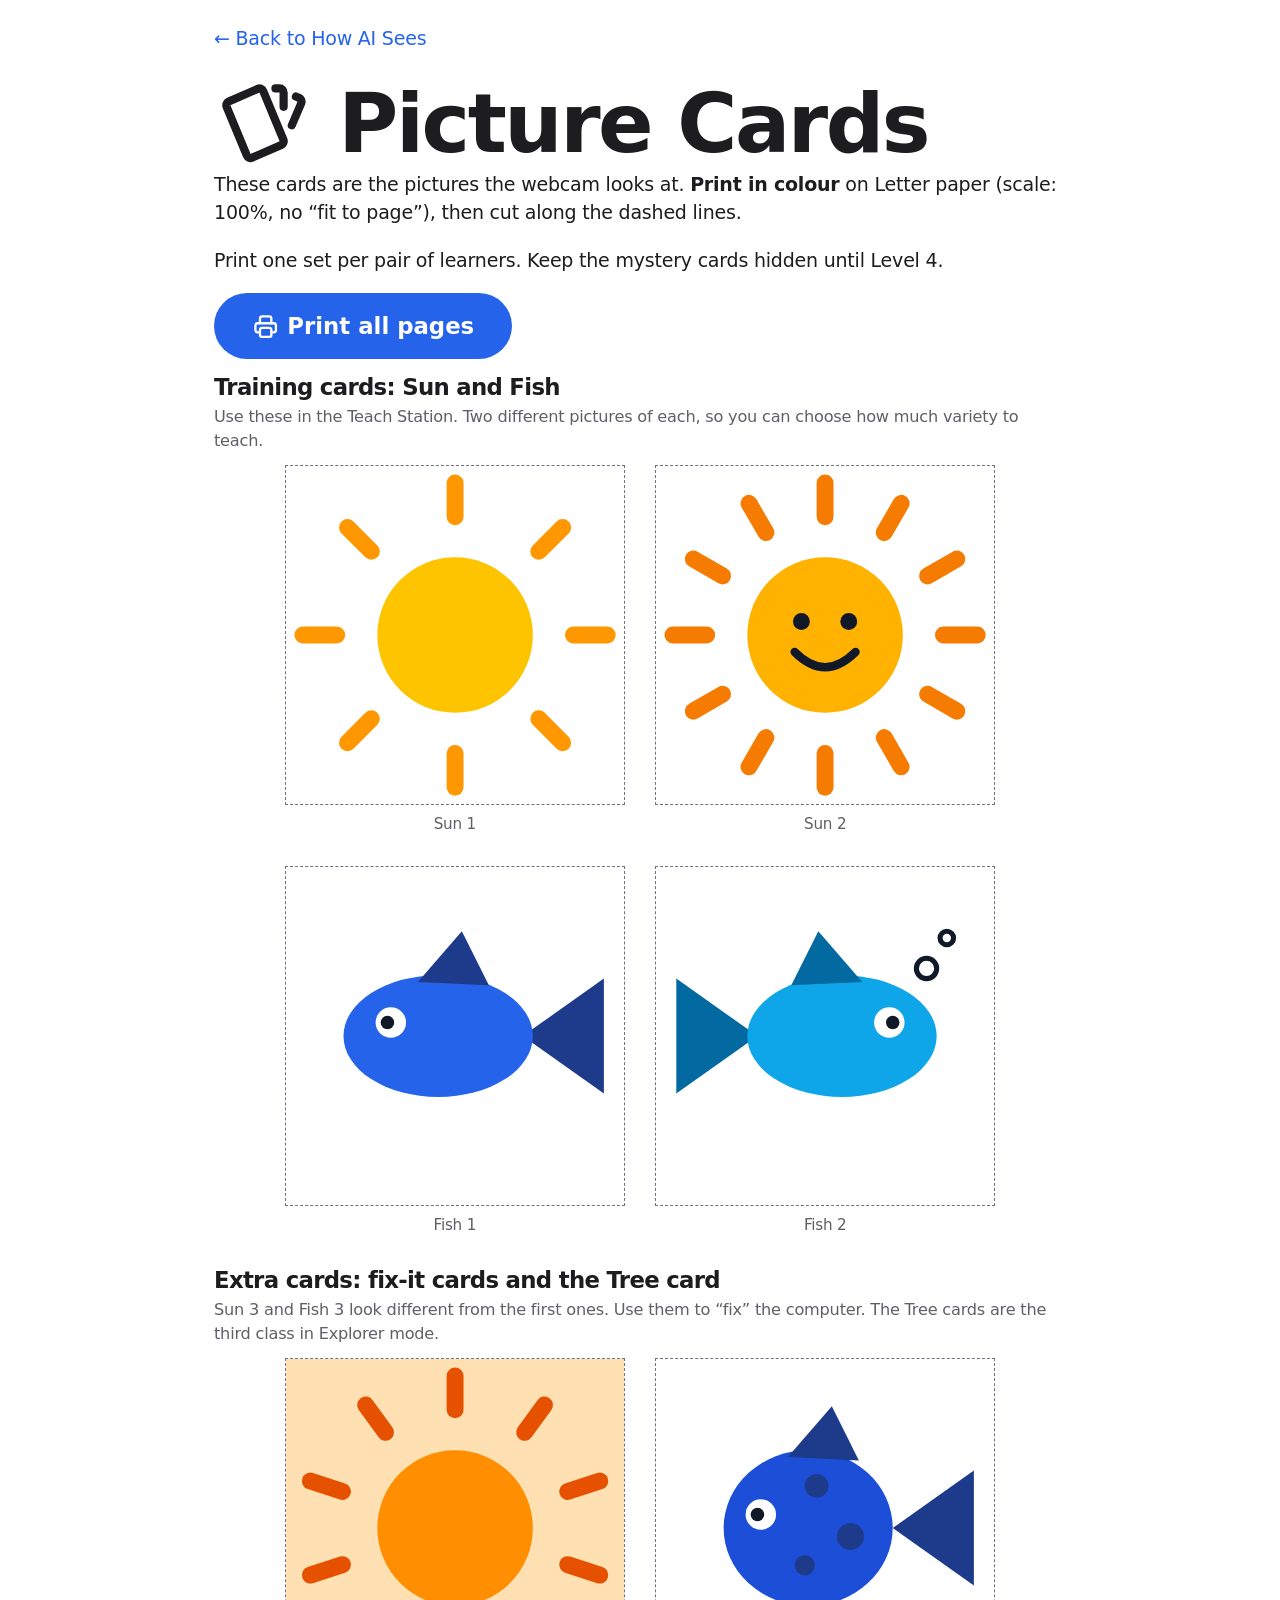
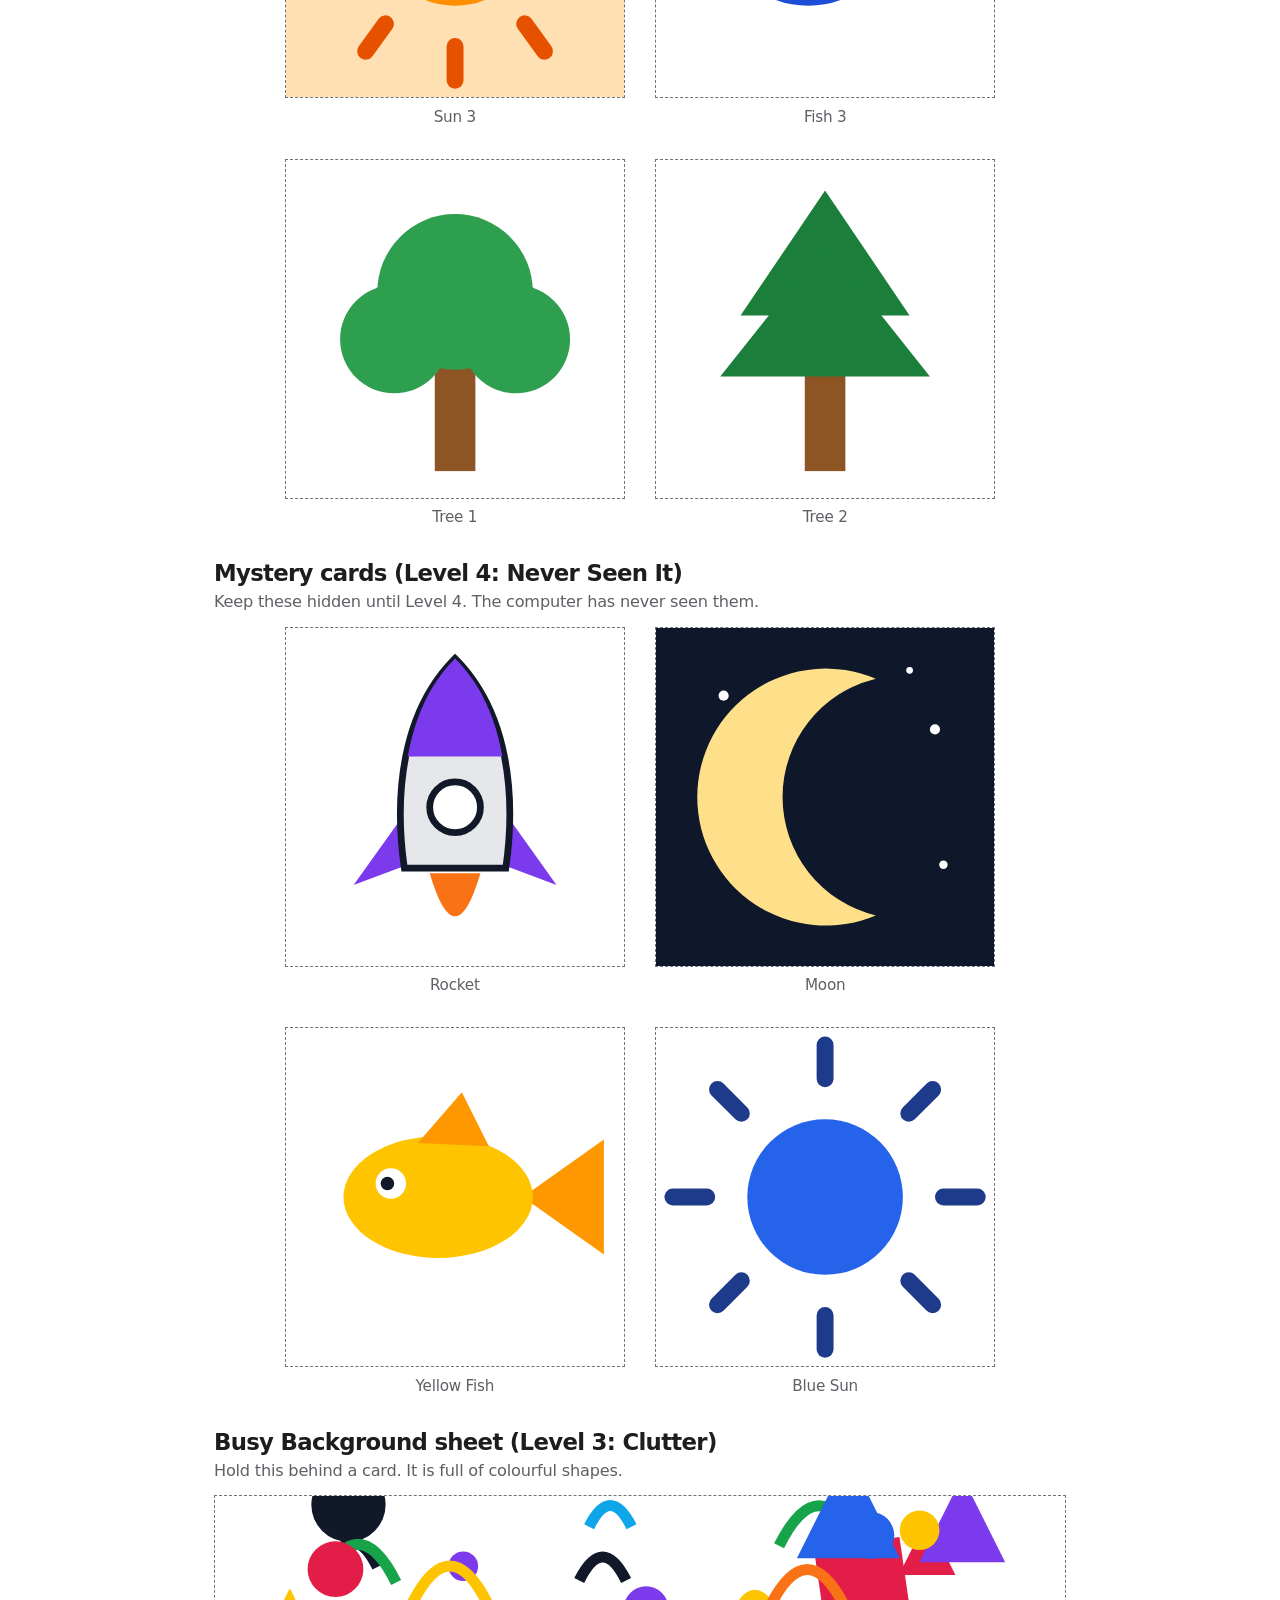
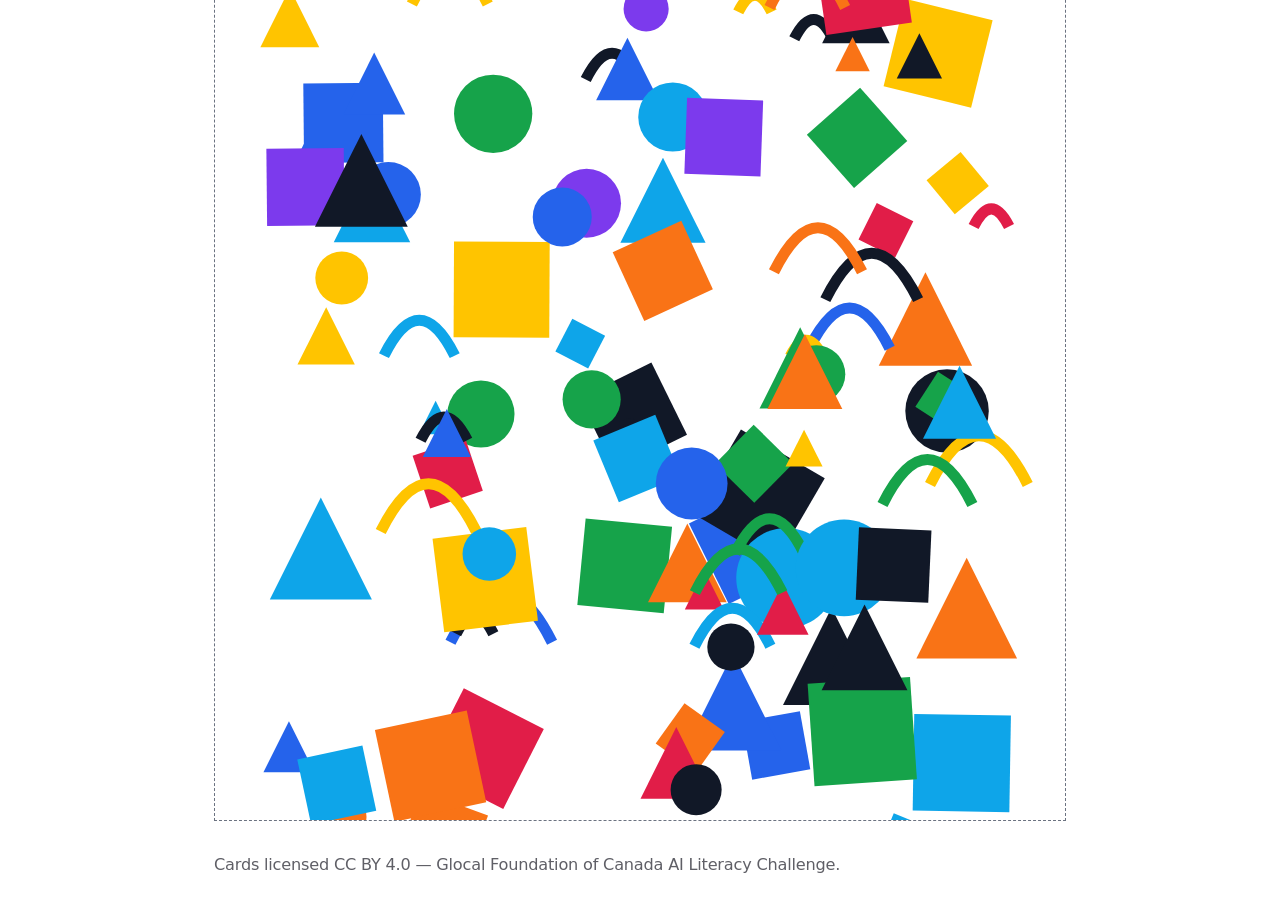
==== printables/cards.html @ 20934350 "The nice version: Apple-style design with icon chips, ethics and accessibility features Co-Authored-" ====
<!doctype html>
<html lang="en">
<head>
  <meta charset="utf-8">
  <meta name="viewport" content="width=device-width, initial-scale=1">
  <title>Picture Cards — How AI Sees</title>
  <meta http-equiv="Content-Security-Policy" content="default-src 'none'; script-src 'self'; style-src 'self'; img-src 'self'; base-uri 'self'; form-action 'none'">
  <link rel="stylesheet" href="../css/style.css">
  <link rel="stylesheet" href="../css/sheets.css">
</head>
<body>
  <main class="sheet-page" id="main">
    <div class="no-print">
      <p><a href="../index.html#/educator">← Back to How AI Sees</a></p>
      <h1><span data-icon="cards"></span> Picture Cards</h1>
      <p>These cards are the pictures the webcam looks at. <strong>Print in colour</strong> on Letter paper (scale: 100%, no “fit to page”), then cut along the dashed lines.</p>
      <p>Print one set per pair of learners. Keep the mystery cards hidden until Level 4.</p>
      <div class="toolbar"><button id="print" class="btn btn-big" type="button"><span data-icon="printer"></span> Print all pages</button></div>
    </div>
    <div id="sheets"></div>
    <p class="small no-print">Cards licensed CC BY 4.0 — Glocal Foundation of Canada AI Literacy Challenge.</p>
  </main>
  <script type="module" src="cards-page.js"></script>
</body>
</html>
---- css/style.css ----
/* How AI Sees — restyle. Clean, spacious, high contrast. One accent colour (blue). */
:root {
  --bg: #ffffff;
  --alt: #f5f5f7;
  --ink: #1d1d1f;
  --mute: #5f5f66;          /* 6:1 on white, 5.5:1 on --alt */
  --blue: #2563eb;          /* the one accent colour (5.2:1 with white text) */
  --blue-d: #1d4ed8;
  --tint: #e8f0ff;
  --r: 28px;
  --font: -apple-system, BlinkMacSystemFont, "SF Pro Display", "Segoe UI", system-ui, sans-serif;

  /* names used by the printable pages (sheets.css) */
  --line: var(--ink);
  --muted: var(--mute);
  --soft: var(--tint);
  --accent: var(--blue);
}

* { box-sizing: border-box; }
html { font-size: 19px; }
body { margin: 0; background: var(--bg); color: var(--ink); font-family: var(--font); letter-spacing: -.011em; -webkit-font-smoothing: antialiased; line-height: 1.5; }
a { color: var(--blue); font-weight: 500; text-decoration: none; }
a:hover { text-decoration: underline; }
button { font: inherit; cursor: pointer; }
h1, h2, h3 { letter-spacing: -.03em; line-height: 1.08; margin: 0; }
h1 { font-size: clamp(2.5rem, 6.4vw, 4.8rem); font-weight: 700; }
h2 { font-size: clamp(1.9rem, 4.4vw, 3.1rem); font-weight: 700; margin-bottom: 14px; }
h3 { font-size: 1.4rem; font-weight: 700; letter-spacing: -.02em; }
p { margin: 0 0 1em; }
code, kbd { font-family: ui-monospace, "SF Mono", Consolas, monospace; }
kbd { background: #fff; border: 1px solid #c7c7cc; border-bottom-width: 3px; border-radius: 8px; padding: 1px 9px; font-size: .85em; font-weight: 600; white-space: nowrap; }

.sr-only { position: absolute; width: 1px; height: 1px; padding: 0; margin: -1px; overflow: hidden; clip: rect(0 0 0 0); white-space: nowrap; border: 0; }
.small { font-size: .85rem; color: var(--mute); }
.center { text-align: center; }

/* ---------- Keyboard focus (WCAG 2.1 AA: visible on every interactive element) ---------- */
a:focus-visible, button:focus-visible, select:focus-visible, summary:focus-visible, [tabindex]:focus-visible,
input:focus, textarea:focus, select:focus {
  outline: 3px solid #2563eb;
  outline-offset: 2px;
}
main:focus { outline: none; }
.skip-link { position: absolute; left: 12px; top: -90px; z-index: 100; background: var(--ink); color: #fff; padding: 12px 20px; border-radius: 999px; font-weight: 600; }
.skip-link:focus { top: 12px; }
@media (forced-colors: active) { .btn, .seg button, .step { border: 2px solid ButtonText; } }

/* ---------- Icons ---------- */
.ico { display: inline-flex; width: var(--ico-size, 1.2em); height: var(--ico-size, 1.2em); flex: none; vertical-align: -.22em; }
.ico svg { width: 100%; height: 100%; display: block; }
.btn .ico, .seg .ico, .step .ico, a .ico { vertical-align: middle; }
.chip { display: inline-flex; align-items: center; justify-content: center; width: 44px; height: 44px; border-radius: 13px; background: var(--tint); color: var(--blue); flex: none; }
.chip .ico { --ico-size: 24px; }
.chip.lg { width: 64px; height: 64px; border-radius: 19px; }
.chip.lg .ico { --ico-size: 34px; }
.chip.solid { background: var(--blue); color: #fff; }
.tile.dark .chip, .tile.blue .chip { background: rgba(255,255,255,.16); color: #fff; }
.hd { display: flex; align-items: center; gap: 12px; }
.hd .chip { width: 38px; height: 38px; border-radius: 11px; }
.hd .chip .ico { --ico-size: 21px; }

/* ---------- Header ---------- */
.top { position: sticky; top: 0; z-index: 20; display: flex; flex-wrap: wrap; align-items: center; justify-content: space-between; gap: 8px 16px; padding: 10px clamp(16px, 4vw, 40px); background: rgba(255,255,255,.82); backdrop-filter: saturate(180%) blur(20px); -webkit-backdrop-filter: saturate(180%) blur(20px); border-bottom: 1px solid rgba(0,0,0,.1); }
.logo { font-weight: 700; font-size: 1.1rem; color: var(--ink); display: flex; align-items: center; gap: 8px; min-height: 44px; }
.logo:hover { text-decoration: none; }
.logo i { width: 30px; height: 30px; border-radius: 9px; background: var(--blue); color: #fff; display: grid; place-items: center; font-style: normal; }
.logo i .ico { --ico-size: 18px; }
.steps-nav { position: relative; } /* keeps hidden screen-reader text inside the scrolling bar */
.steps-nav ol { display: flex; gap: 4px; list-style: none; margin: 0; padding: 0; flex-wrap: wrap; justify-content: center; }
.step { display: inline-flex; align-items: center; gap: 6px; min-height: 40px; padding: 6px 14px; border-radius: 999px; font-size: .85rem; font-weight: 600; color: var(--ink); background: transparent; }
a.step:hover { background: var(--alt); text-decoration: none; }
.step.current { background: var(--ink); color: #fff; }
.step.locked { color: var(--mute); }
@media (max-width: 900px) { .steps-nav { order: 3; flex-basis: 100%; overflow-x: auto; } .steps-nav ol { flex-wrap: nowrap; justify-content: flex-start; } .step { white-space: nowrap; } }

@media (max-width: 700px) { .top { position: static; } }

.seg { display: inline-flex; background: #e8e8ed; border-radius: 999px; padding: 3px; }
.seg button { border: 0; background: transparent; padding: 8px 16px; min-height: 40px; border-radius: 999px; color: var(--mute); font-weight: 600; font-size: .85rem; }
.seg button[aria-pressed="true"] { background: #fff; color: var(--ink); box-shadow: 0 1px 4px rgba(0,0,0,.2); }

/* ---------- Buttons ---------- */
.btn { display: inline-flex; align-items: center; justify-content: center; gap: 8px; min-height: 52px; padding: 13px 30px; border: 0; border-radius: 999px; font-weight: 600; font-size: 1.05rem; background: var(--blue); color: #fff; text-decoration: none; transition: transform .15s, background .15s; touch-action: manipulation; user-select: none; }
.btn:hover { background: var(--blue-d); color: #fff; text-decoration: none; }
.btn:active { transform: scale(.97); }
.btn.dark { background: var(--ink); }
.btn.dark:hover { background: #000; }
.btn-ghost { background: var(--alt); color: var(--ink); }
.btn-ghost:hover { background: #e8e8ed; color: var(--ink); }
.btn-small { min-height: 44px; padding: 8px 20px; font-size: .95rem; }
.btn-big { min-height: 60px; padding: 16px 38px; font-size: 1.2rem; }
.btn[aria-disabled="true"] { background: #e5e5ea; color: #636366; cursor: not-allowed; transform: none; }
.btn.live { background: #000; transform: scale(.98); }
.btn.live .dot { animation: pulse .7s infinite alternate; }
.dot { width: 12px; height: 12px; border-radius: 50%; background: #ff453a; flex: none; }
@keyframes pulse { to { opacity: .25; } }

/* ---------- Layout ---------- */
main { min-height: 70vh; }
section.block { padding: clamp(56px, 9vw, 112px) clamp(16px, 4vw, 40px); }
.alt { background: var(--alt); }
.wrap { max-width: 1080px; margin: 0 auto; }
.page { padding: clamp(32px, 5vw, 64px) clamp(16px, 4vw, 40px) 80px; max-width: 1160px; margin: 0 auto; }
.page h1 { font-size: clamp(2.2rem, 5vw, 3.6rem); }
.eyebrow { font-weight: 600; color: var(--blue); margin-bottom: 12px; }
.lead { font-size: clamp(1.1rem, 2.1vw, 1.45rem); color: var(--mute); max-width: 36em; margin: 18px 0 0; line-height: 1.4; }
.center .lead { margin-left: auto; margin-right: auto; }
.grad { background: linear-gradient(90deg, #2563eb, #6d3df0 90%); -webkit-background-clip: text; background-clip: text; color: transparent; }
.cta-row { display: flex; gap: 20px; align-items: center; margin-top: 30px; flex-wrap: wrap; }
.center .cta-row { justify-content: center; }
.notice { border-radius: 18px; padding: 14px 20px; background: var(--tint); font-weight: 600; }

.two { display: grid; grid-template-columns: 1.35fr 1fr; gap: 24px; margin-top: 36px; align-items: start; }
@media (max-width: 900px) { .two { grid-template-columns: 1fr; } }
.panel { background: var(--alt); border-radius: var(--r); padding: 28px; }
.panel.white { background: #fff; box-shadow: 0 0 0 1px rgba(0,0,0,.08), 0 18px 40px -24px rgba(0,0,0,.28); }
.panel h2 { font-size: 1.35rem; letter-spacing: -.02em; margin-bottom: 10px; }
.callout { margin: 18px 0 0; padding: 14px 18px; background: var(--tint); border-radius: 16px; font-size: .95rem; }
.callout b { display: block; margin-bottom: 2px; }

/* ---------- Home ---------- */
.stage { max-width: 980px; margin: clamp(36px, 6vw, 68px) auto 0; border-radius: 40px; overflow: hidden; background: linear-gradient(160deg, #2c2c31, #111113); position: relative; aspect-ratio: 16 / 9; box-shadow: 0 40px 80px -20px rgba(0,0,0,.35), 0 0 0 1px rgba(0,0,0,.06); }
@media (max-width: 600px) { .stage { aspect-ratio: 4 / 5; border-radius: 28px; } }
.scan { position: absolute; left: 50%; top: 36%; width: min(25%, 230px); aspect-ratio: 1; transform: translate(-50%, -50%); }
@media (max-width: 600px) { .scan { width: 46%; top: 32%; } }
.card-art { position: absolute; inset: 0; background: #fff; border-radius: 22px; padding: 10%; opacity: 0; transform: scale(.92); transition: opacity .5s, transform .5s; box-shadow: 0 20px 40px rgba(0,0,0,.4); }
.card-art.show { opacity: 1; transform: none; }
.card-art svg { width: 100%; height: 100%; display: block; }
.corner { position: absolute; width: 28px; height: 28px; border: 4px solid #fff; opacity: .9; }
.corner.tl { top: -16px; left: -16px; border-right: 0; border-bottom: 0; border-radius: 12px 0 0 0; }
.corner.tr { top: -16px; right: -16px; border-left: 0; border-bottom: 0; border-radius: 0 12px 0 0; }
.corner.bl { bottom: -16px; left: -16px; border-right: 0; border-top: 0; border-radius: 0 0 0 12px; }
.corner.br { bottom: -16px; right: -16px; border-left: 0; border-top: 0; border-radius: 0 0 12px 0; }
.demo-pause { position: absolute; top: 16px; right: 16px; background: rgba(40,40,45,.7); color: #fff; backdrop-filter: blur(16px); }
.demo-pause:hover { background: rgba(0,0,0,.85); }

.bento { display: grid; gap: 20px; grid-template-columns: repeat(3, 1fr); margin-top: 44px; }
.grid4 { display: grid; gap: 20px; grid-template-columns: repeat(4, 1fr); margin-top: 44px; text-align: left; }
@media (max-width: 900px) { .grid4 { grid-template-columns: repeat(2, 1fr); } }
@media (max-width: 800px) { .bento { grid-template-columns: 1fr; } }
@media (max-width: 520px) { .grid4 { grid-template-columns: 1fr; } }
.tile { border-radius: var(--r); padding: 34px 30px; background: #fff; min-height: 280px; display: flex; flex-direction: column; }
.grid4 .tile { min-height: 240px; background: var(--alt); }
.tile .num { margin-bottom: auto; }
.tile h3 { font-size: 1.6rem; margin: 22px 0 8px; }
.tile p { margin: 0; color: var(--mute); }
.tile.dark { background: var(--ink); color: #fff; }
.tile.dark p { color: #c7c7cc; }
.tile.blue { background: var(--blue); color: #fff; }
.tile.blue p { color: #e0ebff; }
.words { display: grid; gap: 16px; grid-template-columns: repeat(3, 1fr); margin: 40px 0 0; }
@media (max-width: 800px) { .words { grid-template-columns: 1fr; } }
.word { background: #fff; border-radius: 22px; padding: 24px 26px; }
.word dt { font-size: 1.25rem; font-weight: 700; color: var(--blue); }
.word dd { margin: 4px 0 0; color: var(--mute); font-size: .95rem; line-height: 1.4; }

/* ---------- Camera + results ---------- */
.field-label { display: block; font-weight: 600; font-size: .9rem; margin-bottom: 8px; }
select, input[type="text"], textarea { font: inherit; color: var(--ink); background: #fff; border: 2px solid #c7c7cc; border-radius: 16px; padding: 10px 16px; min-height: 48px; width: 100%; }
select { border-radius: 999px; }
.cam { border-radius: 22px; background: linear-gradient(160deg, #2c2c31, #111113); aspect-ratio: 4 / 3; position: relative; overflow: hidden; margin-top: 12px; }
.cam video { position: absolute; inset: 0; width: 100%; height: 100%; object-fit: cover; transform: scaleX(-1); }
.cam-msg { margin-top: 12px; }
.glass { position: absolute; left: 3%; right: 3%; bottom: 4%; border-radius: 22px; padding: 14px 20px; background: rgba(40,40,45,.7); backdrop-filter: blur(24px) saturate(180%); -webkit-backdrop-filter: blur(24px) saturate(180%); color: #fff; display: grid; grid-template-columns: auto 1fr; gap: 4px 18px; align-items: center; }
.glass .face { grid-row: span 2; }
.glass .chip { width: 52px; height: 52px; border-radius: 16px; background: rgba(255,255,255,.2); color: #fff; }
.glass .chip .ico { --ico-size: 30px; }
/* The colour of the panel shows how sure the computer is. Words and icons say it too, so colour is never the only clue. */
.glass.sure { background: #15803d; color: #fff; backdrop-filter: none; }
.glass.think { background: #1d4ed8; color: #fff; backdrop-filter: none; }
.glass.unsure { background: #facc15; color: #1d1d1f; backdrop-filter: none; }
.glass.sure .sub, .glass.think .sub { color: #fff; }
.glass.unsure .sub { color: #3a3a3d; }
.glass.unsure .chip { background: rgba(0,0,0,.1); color: #1d1d1f; }
.glass.sure .bar .f, .glass.think .bar .f { background: rgba(255,255,255,.55); }
.glass.sure .bar.best .f, .glass.think .bar.best .f { background: #fff; }
.glass.unsure .bar .t { background: rgba(0,0,0,.15); }
.glass.unsure .bar .f { background: rgba(0,0,0,.4); }
.glass.unsure .bar.best .f { background: #1d1d1f; }
.glass .say { font-weight: 700; font-size: clamp(1rem, 2vw, 1.3rem); }
.glass .sub { color: #d1d1d6; font-size: .85rem; min-height: 1.2em; }
.bars { grid-column: 1 / -1; display: grid; gap: 7px; margin-top: 6px; }
.bar { display: grid; grid-template-columns: 5em 1fr 3em; gap: 12px; align-items: center; font-size: .85rem; font-weight: 600; }
.bar.no-pct { grid-template-columns: 5em 1fr; }
.bar .t { height: 10px; border-radius: 99px; background: rgba(255,255,255,.25); overflow: hidden; }
.bar .f { height: 100%; width: 0; border-radius: 99px; background: #fff; transition: width .15s; }
.bar.best .f { background: #6ea8ff; }
.bar .l { overflow: hidden; text-overflow: ellipsis; white-space: nowrap; }
.pct { text-align: right; font-variant-numeric: tabular-nums; }

/* ---------- Teach ---------- */
.cls { background: #fff; border-radius: 22px; padding: 20px 22px; margin-bottom: 16px; box-shadow: 0 0 0 1px rgba(0,0,0,.08); }
.cls.active { box-shadow: 0 0 0 3px var(--blue); }
.cls .row { display: flex; justify-content: space-between; align-items: center; gap: 12px; flex-wrap: wrap; }
.cls .name-wrap { flex: 1 1 8em; }
.cls .cnt { color: var(--mute); font-size: .95rem; font-weight: 600; }
.meter { height: 8px; border-radius: 99px; background: #e8e8ed; margin: 14px 0 16px; overflow: hidden; }
.meter i { display: block; height: 100%; width: 0; background: var(--blue); border-radius: 99px; transition: width .1s; }
.rec { width: 100%; }
.cls-actions { display: flex; gap: 10px; }
.cls-actions .rec { flex: 1; }
.kbd-hint { background: var(--tint); border-radius: 18px; padding: 14px 18px; margin: 0 0 16px; font-size: .95rem; }
.kbd-hint b { display: block; margin-bottom: 4px; }

/* ---------- Levels & journal ---------- */
.steps-n { list-style: none; padding: 0; margin: 18px 0 0; display: grid; gap: 14px; counter-reset: s; }
.steps-n li { counter-increment: s; display: grid; grid-template-columns: 36px 1fr; gap: 14px; align-items: start; }
.steps-n li::before { content: counter(s); width: 36px; height: 36px; border-radius: 50%; background: var(--ink); color: #fff; display: grid; place-items: center; font-weight: 700; font-size: .95rem; }
.prompt { margin-bottom: 20px; }
.prompt label { display: block; font-weight: 600; margin-bottom: 8px; }
.prompt textarea { min-height: 96px; resize: vertical; border-radius: 18px; }
.done-row { display: flex; gap: 16px; align-items: center; flex-wrap: wrap; }

/* ---------- Reflect ---------- */
.model-card { background: #fff; border-radius: var(--r); box-shadow: 0 0 0 1px rgba(0,0,0,.1), 0 18px 40px -24px rgba(0,0,0,.28); overflow: hidden; margin-top: 28px; }
.model-card header { background: var(--ink); color: #fff; padding: 18px 28px; display: flex; justify-content: space-between; gap: 12px; flex-wrap: wrap; align-items: baseline; }
.model-card header h2 { font-size: 1.3rem; margin: 0; }
.model-card .body { padding: 24px 28px; }
.badge { display: inline-flex; gap: 8px; align-items: center; padding: 10px 18px; border-radius: 16px; font-weight: 700; margin-bottom: 18px; }
.badge.ok { background: var(--tint); color: var(--ink); }
.badge.warn { background: var(--ink); color: #fff; }
.mc-row { display: grid; grid-template-columns: 7em 1fr 6em; gap: 14px; align-items: center; margin-bottom: 10px; font-weight: 600; }
.mc-row .t { height: 14px; border-radius: 99px; background: #e8e8ed; overflow: hidden; }
.mc-row .f { height: 100%; background: var(--blue); border-radius: 99px; }
.mc-row span:last-child { text-align: right; font-variant-numeric: tabular-nums; }
.tested { margin: 14px 0 0; color: var(--mute); font-size: .9rem; }
.journal-grid { display: grid; gap: 20px; grid-template-columns: 1fr 1fr; margin-top: 28px; }
@media (max-width: 800px) { .journal-grid { grid-template-columns: 1fr; } }
.answer { border-left: 4px solid var(--blue); padding: 2px 0 2px 14px; margin: 0 0 14px; }
.answer .q { font-weight: 600; margin: 0; font-size: .95rem; }
.answer .a { margin: 2px 0 0; white-space: pre-wrap; }
.answer .a.empty { color: var(--mute); font-style: italic; }
.print-answer, .print-only { display: none; }
.name-line { border-bottom: 2px solid var(--ink); width: 16em; display: inline-block; height: 1.3em; }

/* ---------- Footer, dialog ---------- */
.site-footer { text-align: center; padding: 40px 20px 48px; color: var(--mute); font-size: .9rem; border-top: 1px solid #d2d2d7; background: var(--alt); }
.site-footer p { margin: 0 0 10px; }
.footer-links { display: flex; justify-content: center; gap: 20px; align-items: center; flex-wrap: wrap; }
.dialog { border: 0; border-radius: var(--r); padding: 28px; max-width: 28rem; color: var(--ink); background: #fff; font-size: 1.1rem; box-shadow: 0 30px 80px rgba(0,0,0,.4); }
.dialog::backdrop { background: rgba(0,0,0,.5); backdrop-filter: blur(6px); }

.fade { animation: fade .45s ease both; }
@keyframes fade { from { opacity: 0; transform: translateY(12px); } }
@media (prefers-reduced-motion: reduce) { *, *::before, *::after { animation: none !important; transition: none !important; scroll-behavior: auto !important; } }

/* ---------- Print: one clean Letter page with the model card + journal ---------- */
@media print {
  @page { size: letter; margin: 10mm; }
  html { font-size: 9pt; }
  body { background: #fff; color: #000; line-height: 1.3; }
  .top, .site-footer, .skip-link, .no-print, nav, button, .cam, .glass, select, textarea, .callout, #announcer, .btn { display: none !important; }
  main { min-height: 0; }
  .page { padding: 0; max-width: none; }
  .page h1 { font-size: 18pt; margin-bottom: 2pt; }
  .page > .lead { display: none; }
  .print-only { display: block; margin: 0 0 6pt; }
  .print-answer { display: block; white-space: pre-wrap; border-bottom: 1px solid #999; min-height: 1.1em; margin: 0 0 3pt; font-size: 8.5pt; }
  .model-card { margin-top: 8pt; box-shadow: none; border: 1.5pt solid #000; border-radius: 10pt; break-inside: avoid; }
  .model-card header { background: #fff; color: #000; border-bottom: 1.5pt solid #000; padding: 4pt 10pt; }
  .model-card header .small { display: none; }
  .model-card .body { padding: 5pt 10pt; font-size: 9pt; }
  .badge { border: 1.5pt solid #000; background: #fff !important; color: #000 !important; padding: 2pt 8pt; margin-bottom: 4pt; border-radius: 8pt; }
  .mc-row { margin-bottom: 2pt; font-size: 9pt; }
  .tested { margin-top: 3pt; font-size: 8.5pt; color: #000; }
  .mc-row .t { border: 1pt solid #000; background: #fff; }
  .mc-row .f { background: #000; }
  .journal-grid { grid-template-columns: 1fr 1fr; gap: 6pt; margin-top: 6pt; }
  .panel { background: #fff; box-shadow: none; padding: 0; border-radius: 0; }
  .panel.white { box-shadow: none; border: 1pt solid #000; border-radius: 8pt; padding: 4pt 8pt; break-inside: avoid; }
  .panel h2 { font-size: 10pt; margin-bottom: 3pt; }
  .answer { margin-bottom: 3pt; border-left: 2pt solid #000; padding-left: 6pt; }
  .answer .q { font-size: 8pt; line-height: 1.2; }
  .answer .a { font-size: 8.5pt; line-height: 1.25; }
  .prompt { margin-bottom: 2pt; break-inside: avoid; }
  .prompt label { font-size: 8.5pt; margin-bottom: 1pt; }
  a { color: #000; }
}
---- css/sheets.css ----
/* Extra styles for the printable pages (cards, challenges, guide). Loaded after style.css. */

@page { size: letter; margin: 12mm; }

.sheet-page { max-width: 900px; margin: 0 auto; padding: 24px; }
.sheet-page .toolbar { display: flex; gap: 12px; flex-wrap: wrap; align-items: center; margin-bottom: 16px; }

.sheet { break-after: page; margin-bottom: 32px; }
.sheet:last-of-type { break-after: auto; }
.sheet h2 { font-size: 1.2rem; margin-bottom: .2em; }
.sheet .note { margin-bottom: 12px; }

.cards-grid { display: grid; grid-template-columns: repeat(auto-fit, 90mm); gap: 8mm; justify-content: center; }
.cards-grid figure { margin: 0; }
.pcard { width: 90mm; height: 90mm; border: .4mm dashed #6b7280; background: #fff; }
.pcard svg { display: block; width: 100%; height: 100%; }
.cards-grid figcaption { text-align: center; font-size: .8rem; color: var(--muted); margin-top: 2mm; }

.bg-sheet svg { display: block; width: 100%; height: auto; max-height: 245mm; border: .4mm dashed #6b7280; }

/* Paper challenge cards */
.challenge { border: 3px solid var(--line); border-radius: 12px; padding: 14px 18px; margin-bottom: 20px; break-inside: avoid; }
.challenge h2 { margin: 0 0 .2em; }
.lines p { margin: .8em 0 0; font-weight: 700; }
.lines .line { border-bottom: 1.5px solid #6b7280; height: 1.7em; }

/* Guide */
.guide h2 { margin-top: 1.4em; }
.guide table { border-collapse: collapse; width: 100%; margin-bottom: 1em; }
.guide th, .guide td { border: 2px solid var(--line); padding: 8px 12px; text-align: left; vertical-align: top; }
.guide th { background: var(--soft); }
.guide li { margin-bottom: .4em; }

* { -webkit-print-color-adjust: exact; print-color-adjust: exact; }

@media print {
  .sheet-page { padding: 0; max-width: none; }
  .sheet { margin-bottom: 0; }
  .guide { font-size: 12px; }
  .challenge:nth-of-type(2n) { break-after: page; }
}
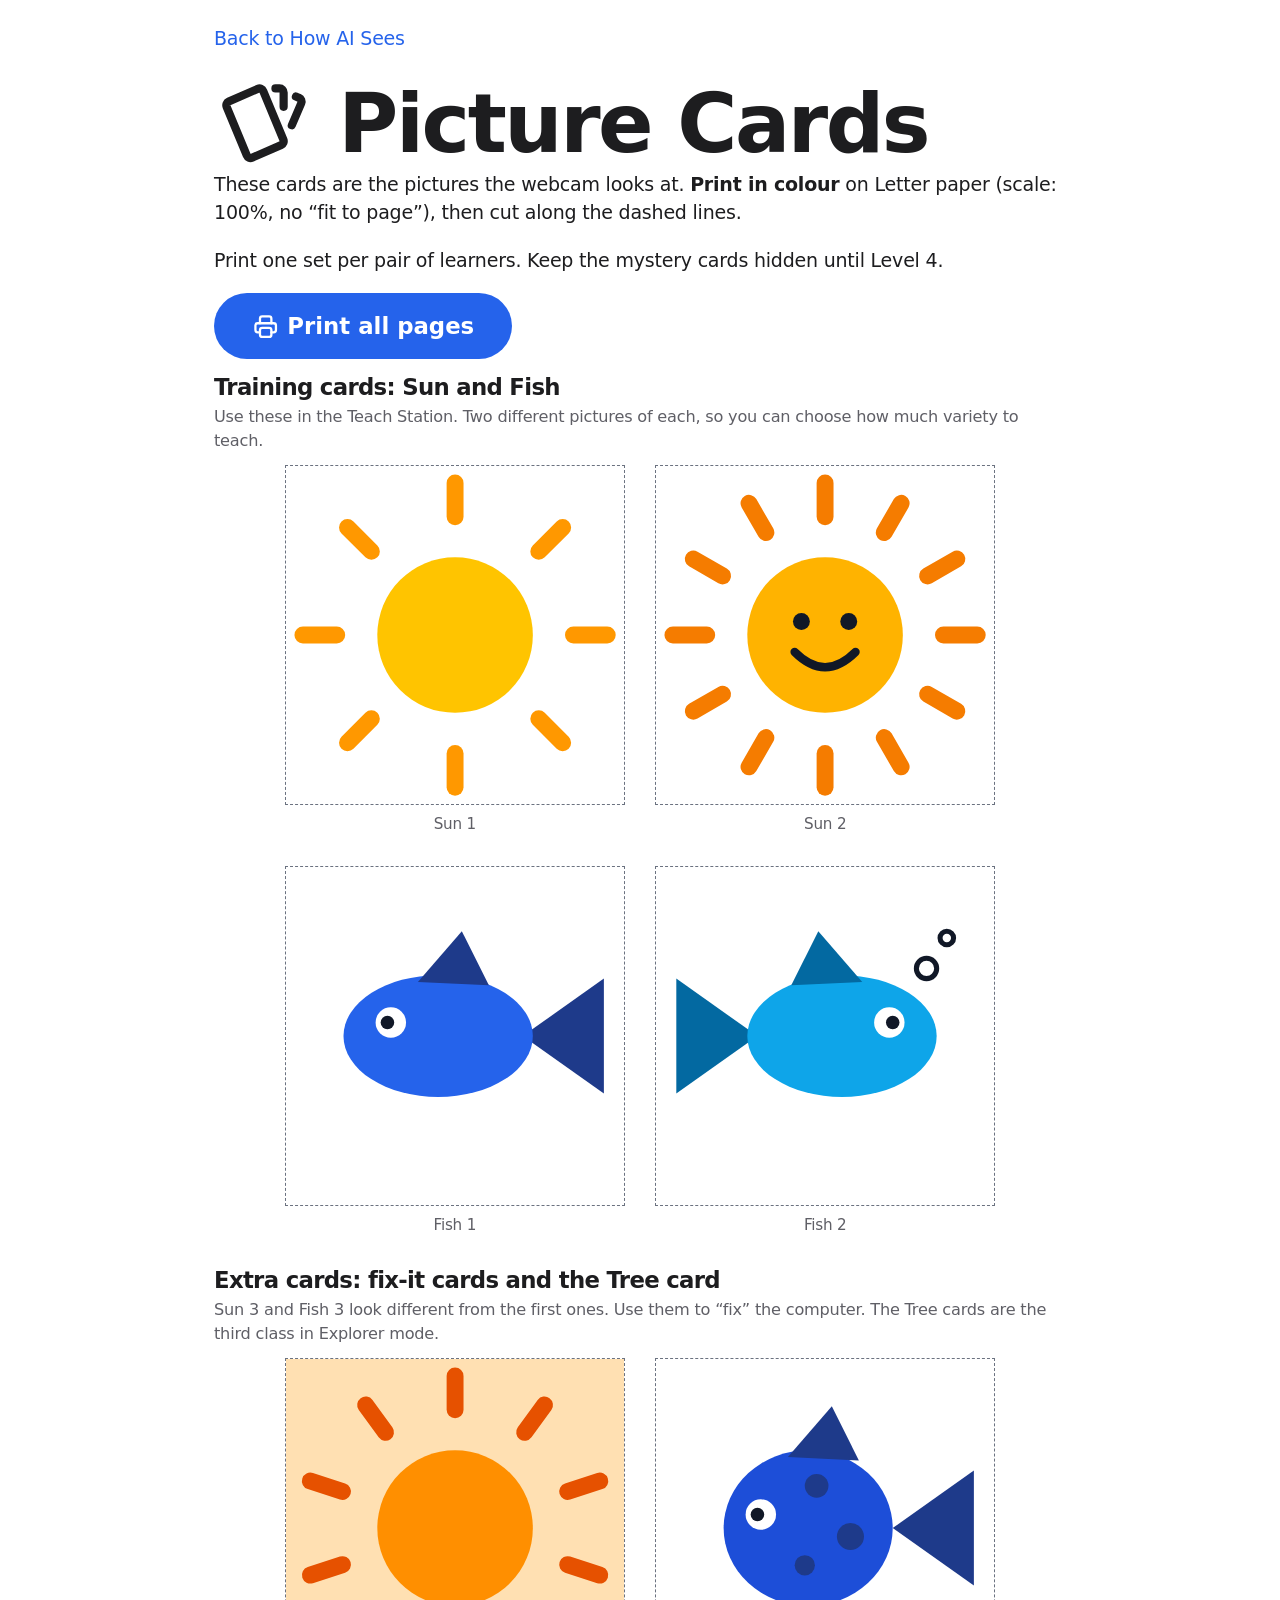
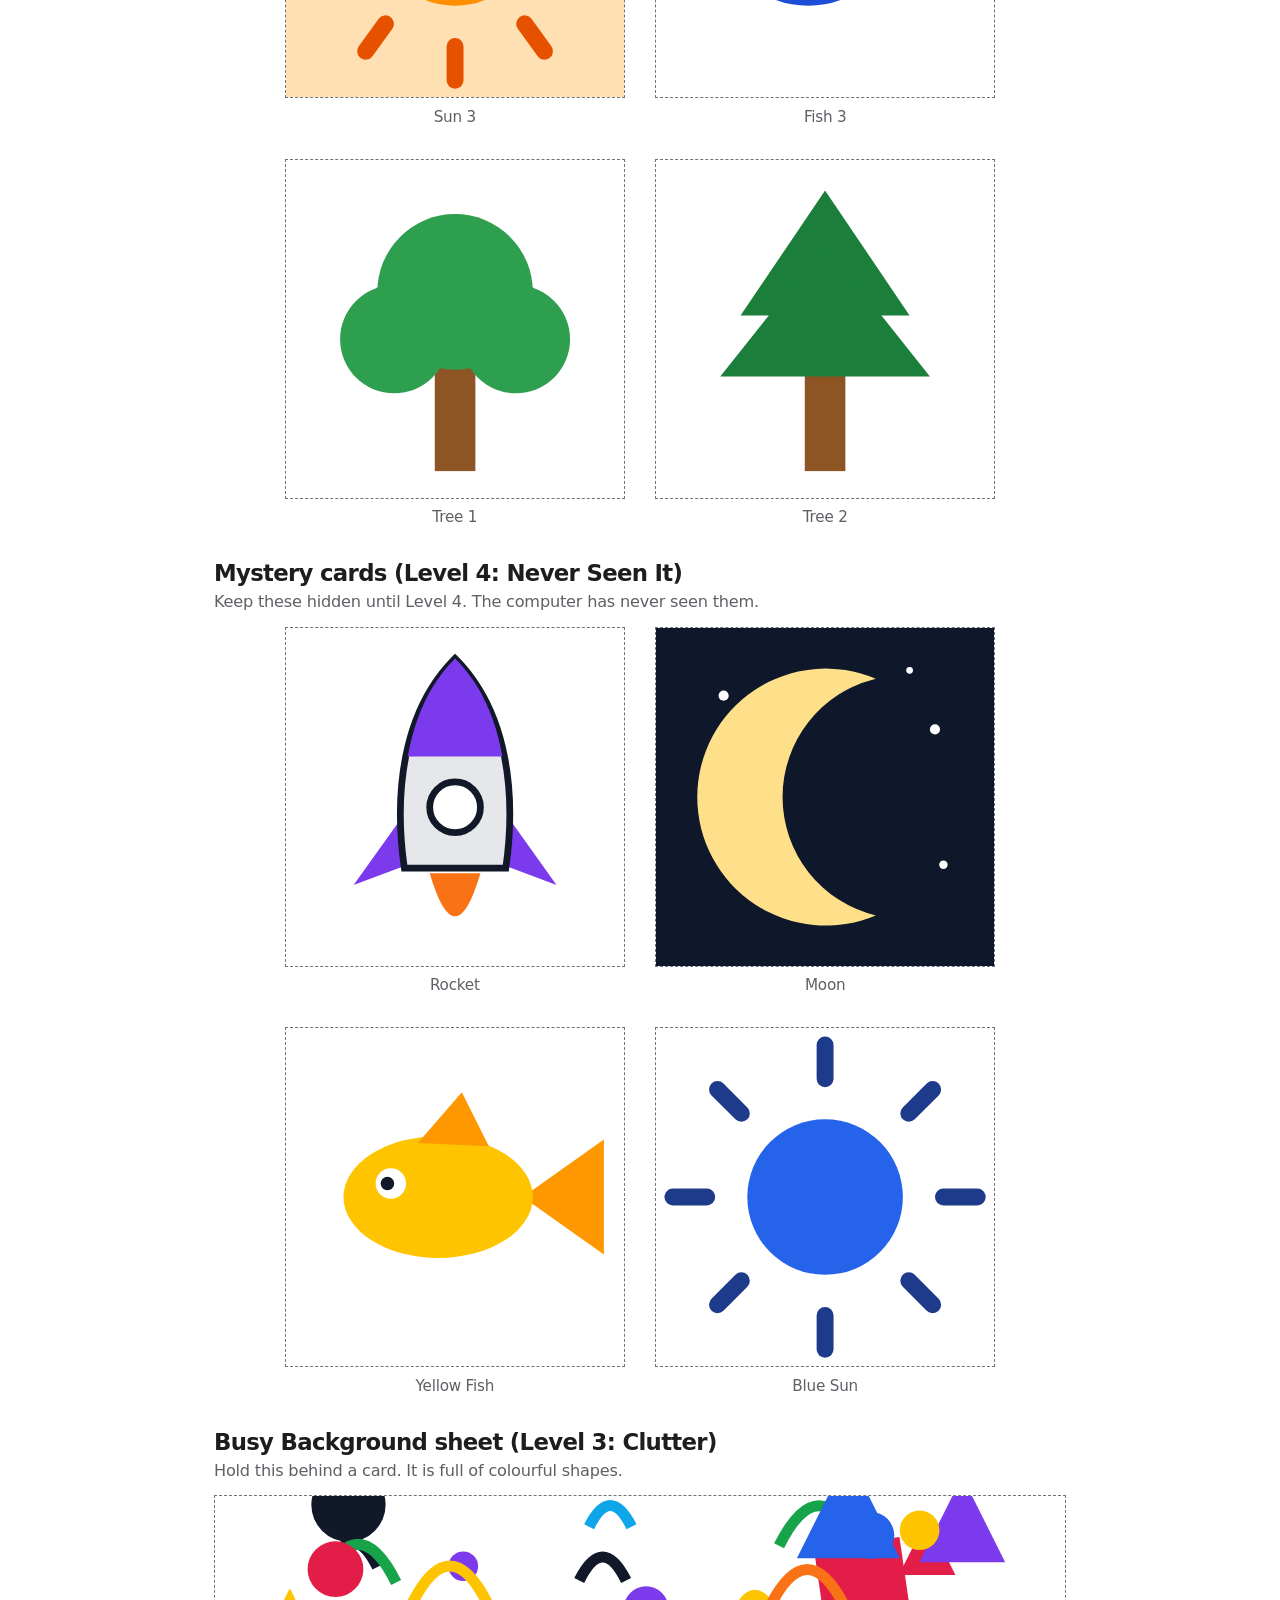
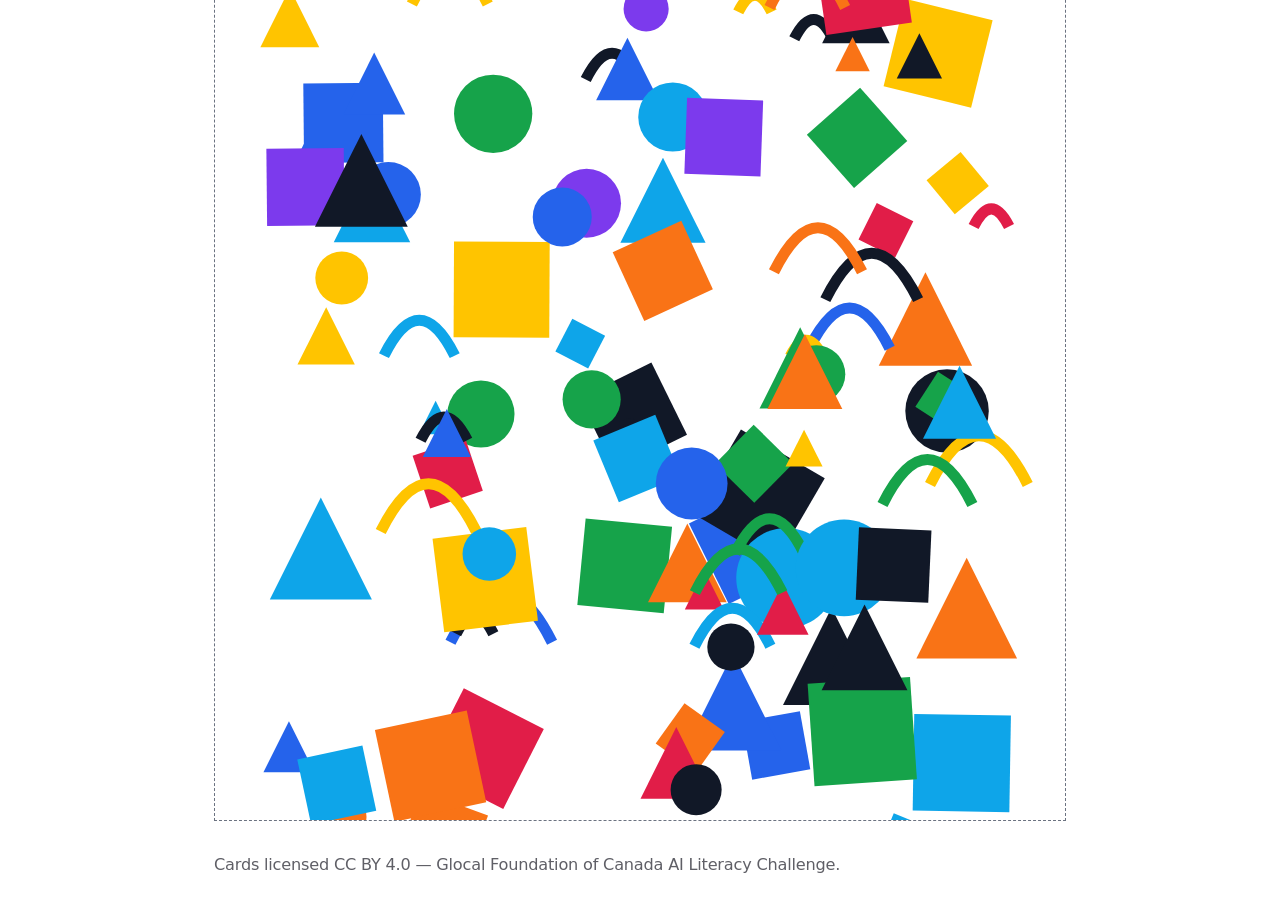
==== commit d0247ad7: "Replace all emoji with icons; fix last card and arrow characters Co-Authored-By: Claude Sonnet 5.5 <" ====
--- a/printables/cards.html
+++ b/printables/cards.html
@@ -11,7 +11,7 @@
 <body>
   <main class="sheet-page" id="main">
     <div class="no-print">
-      <p><a href="../index.html#/educator">← Back to How AI Sees</a></p>
+      <p><a href="../index.html#/educator">Back to How AI Sees</a></p>
       <h1><span data-icon="cards"></span> Picture Cards</h1>
       <p>These cards are the pictures the webcam looks at. <strong>Print in colour</strong> on Letter paper (scale: 100%, no “fit to page”), then cut along the dashed lines.</p>
       <p>Print one set per pair of learners. Keep the mystery cards hidden until Level 4.</p>
